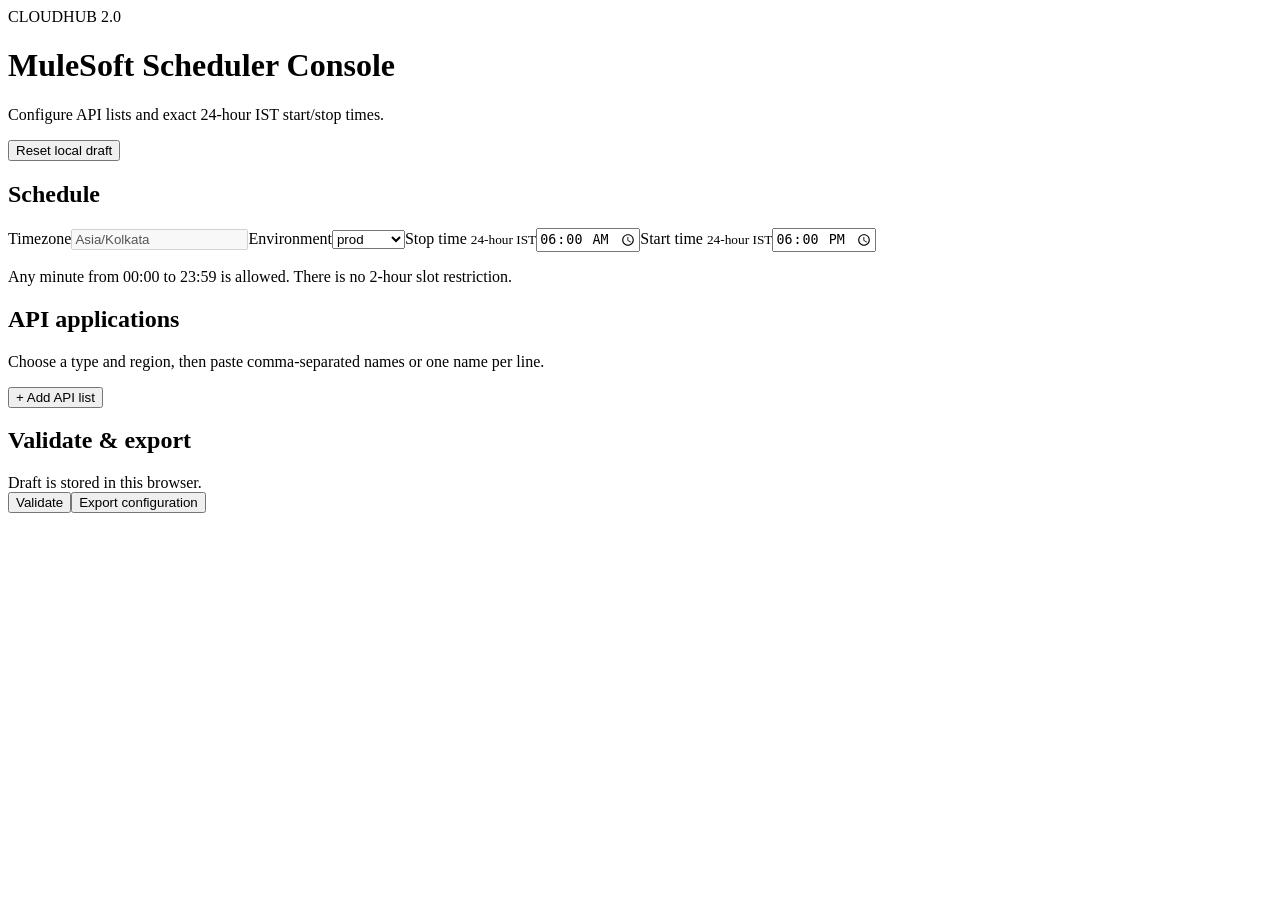
==== ui/index.html @ edfc89bf "Add scheduler configuration UI" ====
<!doctype html>
<html lang="en"><head><meta charset="utf-8"><meta name="viewport" content="width=device-width,initial-scale=1"><title>MuleSoft Scheduler Console</title><link rel="stylesheet" href="styles.css"></head>
<body><header><div><span class="eyebrow">CLOUDHUB 2.0</span><h1>MuleSoft Scheduler Console</h1><p>Configure API lists and exact 24-hour IST start/stop times.</p></div><button id="reset" class="ghost">Reset local draft</button></header>
<main><section class="card"><h2>Schedule</h2><div class="grid two"><label>Timezone<input value="Asia/Kolkata" disabled></label><label>Environment<select id="environment"><option>prod</option><option>dev</option><option>qa</option><option>sandbox</option><option>design</option></select></label><label>Stop time <small>24-hour IST</small><input id="stopTime" type="time" value="06:00"></label><label>Start time <small>24-hour IST</small><input id="startTime" type="time" value="18:00"></label></div><p class="hint">Any minute from 00:00 to 23:59 is allowed. There is no 2-hour slot restriction.</p></section>
<section class="card"><div class="section-head"><div><h2>API applications</h2><p>Choose a type and region, then paste comma-separated names or one name per line.</p></div><button id="add" class="primary">+ Add API list</button></div><div id="lists"></div></section>
<section class="card"><h2>Validate & export</h2><div id="message" class="message">Draft is stored in this browser.</div><div class="actions"><button id="validate">Validate</button><button id="export" class="primary">Export configuration</button></div><pre id="preview"></pre></section></main><script src="app.js"></script></body></html>
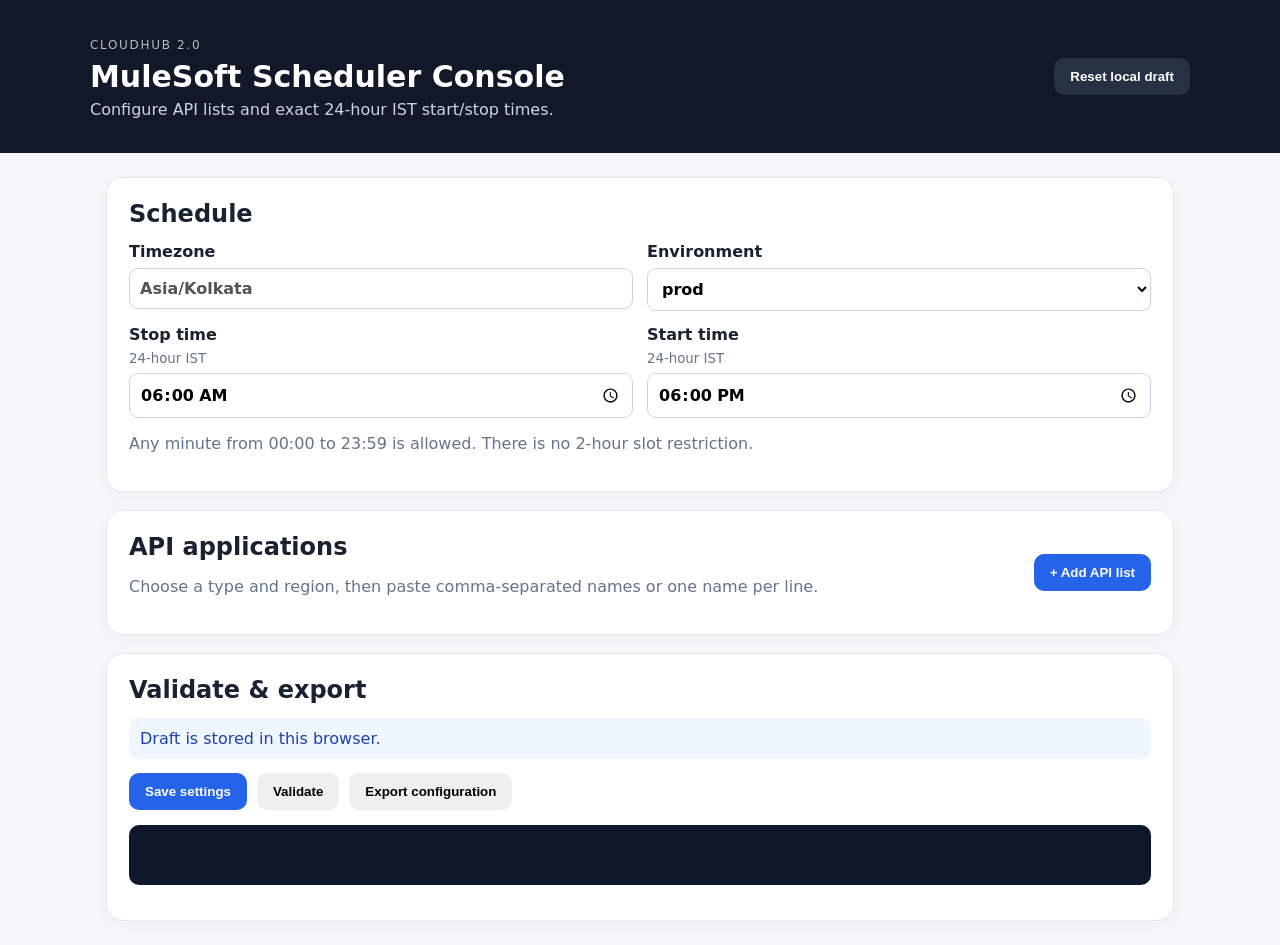
==== commit f8b49d1c: "Add Save settings button" ====
--- a/ui/index.html
+++ b/ui/index.html
@@ -3,4 +3,4 @@
 <body><header><div><span class="eyebrow">CLOUDHUB 2.0</span><h1>MuleSoft Scheduler Console</h1><p>Configure API lists and exact 24-hour IST start/stop times.</p></div><button id="reset" class="ghost">Reset local draft</button></header>
 <main><section class="card"><h2>Schedule</h2><div class="grid two"><label>Timezone<input value="Asia/Kolkata" disabled></label><label>Environment<select id="environment"><option>prod</option><option>dev</option><option>qa</option><option>sandbox</option><option>design</option></select></label><label>Stop time <small>24-hour IST</small><input id="stopTime" type="time" value="06:00"></label><label>Start time <small>24-hour IST</small><input id="startTime" type="time" value="18:00"></label></div><p class="hint">Any minute from 00:00 to 23:59 is allowed. There is no 2-hour slot restriction.</p></section>
 <section class="card"><div class="section-head"><div><h2>API applications</h2><p>Choose a type and region, then paste comma-separated names or one name per line.</p></div><button id="add" class="primary">+ Add API list</button></div><div id="lists"></div></section>
-<section class="card"><h2>Validate & export</h2><div id="message" class="message">Draft is stored in this browser.</div><div class="actions"><button id="validate">Validate</button><button id="export" class="primary">Export configuration</button></div><pre id="preview"></pre></section></main><script src="app.js"></script></body></html>+<section class="card"><h2>Validate & export</h2><div id="message" class="message">Draft is stored in this browser.</div><div class="actions"><button id="save" class="primary">Save settings</button><button id="validate">Validate</button><button id="export">Export configuration</button></div><pre id="preview"></pre></section></main><script src="app.js"></script></body></html>
--- a/ui/styles.css
+++ b/ui/styles.css
@@ -0,0 +1 @@
+*{box-sizing:border-box}body{margin:0;font-family:Inter,system-ui,sans-serif;background:#f5f7fb;color:#182230}header{background:#111827;color:white;padding:34px max(20px,calc((100% - 1100px)/2));display:flex;justify-content:space-between;gap:20px;align-items:center}.eyebrow{font-size:12px;letter-spacing:.14em;opacity:.7}h1{margin:6px 0;font-size:30px}header p{margin:0;color:#cbd5e1}.ghost,.primary,button{border:0;border-radius:10px;padding:11px 16px;font-weight:700;cursor:pointer}.ghost{background:#263244;color:white}.primary{background:#2563eb;color:white}main{max-width:1100px;margin:24px auto;padding:0 16px}.card{background:white;border:1px solid #e5e7eb;border-radius:16px;padding:22px;margin-bottom:18px;box-shadow:0 4px 18px #00000008}h2{margin:0 0 14px}.grid{display:grid;gap:14px}.two{grid-template-columns:repeat(2,minmax(0,1fr))}label{display:flex;flex-direction:column;gap:7px;font-weight:700}small,.hint,p{font-weight:400;color:#64748b}input,select,textarea{font:inherit;border:1px solid #cbd5e1;border-radius:9px;padding:10px;background:white}textarea{min-height:130px;resize:vertical}.section-head{display:flex;justify-content:space-between;gap:15px;align-items:center}.api-row{border:1px solid #e2e8f0;border-radius:12px;padding:15px;margin:12px 0}.api-head{display:grid;grid-template-columns:1fr 1fr auto;gap:10px;align-items:end}.remove{background:#fee2e2;color:#991b1b}.actions{display:flex;gap:10px;margin-top:14px}.message{padding:11px;border-radius:9px;background:#eff6ff;color:#1e40af}pre{white-space:pre-wrap;background:#0f172a;color:#e2e8f0;padding:15px;border-radius:10px;margin-top:15px;min-height:60px}@media(max-width:700px){.two,.api-head{grid-template-columns:1fr}header{align-items:flex-start;flex-direction:column}}
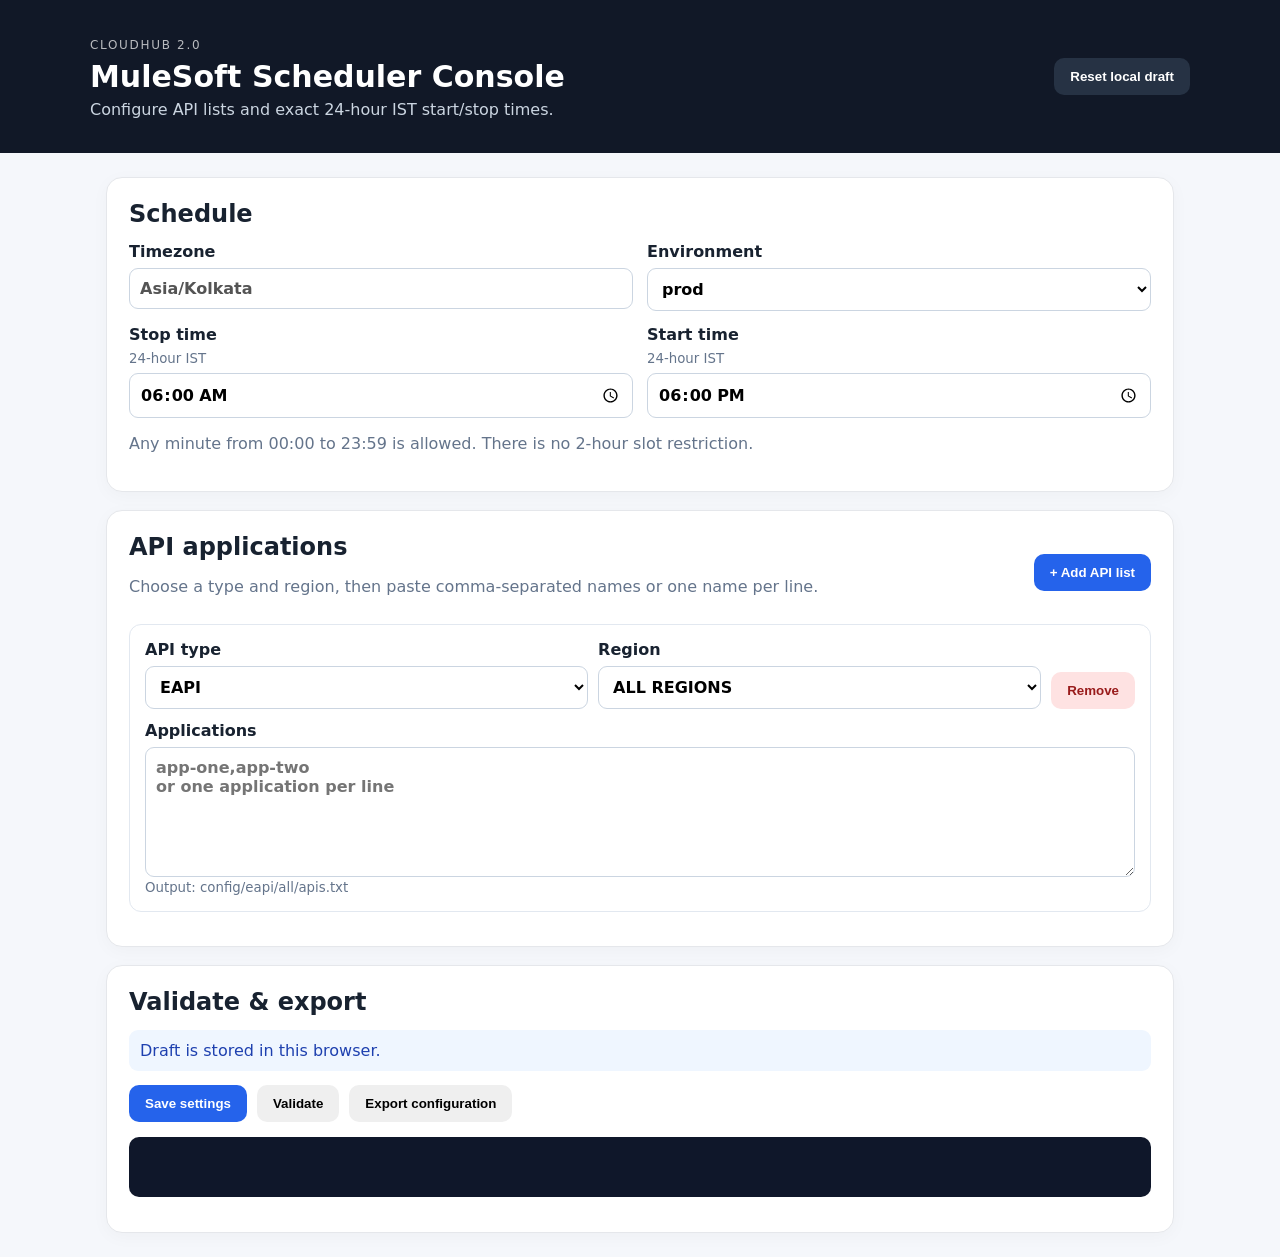
==== commit ff2db656: "fix: redeploy scheduler UI to GitHub Pages" ====
--- a/ui/index.html
+++ b/ui/index.html
@@ -1,5 +1,5 @@
 <!doctype html>
-<html lang="en"><head><meta charset="utf-8"><meta name="viewport" content="width=device-width,initial-scale=1"><title>MuleSoft Scheduler Console</title><link rel="stylesheet" href="styles.css"></head>
+<html lang="en"><head><meta charset="utf-8"><meta name="viewport" content="width=device-width,initial-scale=1"><meta name="description" content="MuleSoft CloudHub 2.0 API scheduler console"><title>MuleSoft Scheduler Console</title><link rel="stylesheet" href="styles.css"></head>
 <body><header><div><span class="eyebrow">CLOUDHUB 2.0</span><h1>MuleSoft Scheduler Console</h1><p>Configure API lists and exact 24-hour IST start/stop times.</p></div><button id="reset" class="ghost">Reset local draft</button></header>
 <main><section class="card"><h2>Schedule</h2><div class="grid two"><label>Timezone<input value="Asia/Kolkata" disabled></label><label>Environment<select id="environment"><option>prod</option><option>dev</option><option>qa</option><option>sandbox</option><option>design</option></select></label><label>Stop time <small>24-hour IST</small><input id="stopTime" type="time" value="06:00"></label><label>Start time <small>24-hour IST</small><input id="startTime" type="time" value="18:00"></label></div><p class="hint">Any minute from 00:00 to 23:59 is allowed. There is no 2-hour slot restriction.</p></section>
 <section class="card"><div class="section-head"><div><h2>API applications</h2><p>Choose a type and region, then paste comma-separated names or one name per line.</p></div><button id="add" class="primary">+ Add API list</button></div><div id="lists"></div></section>
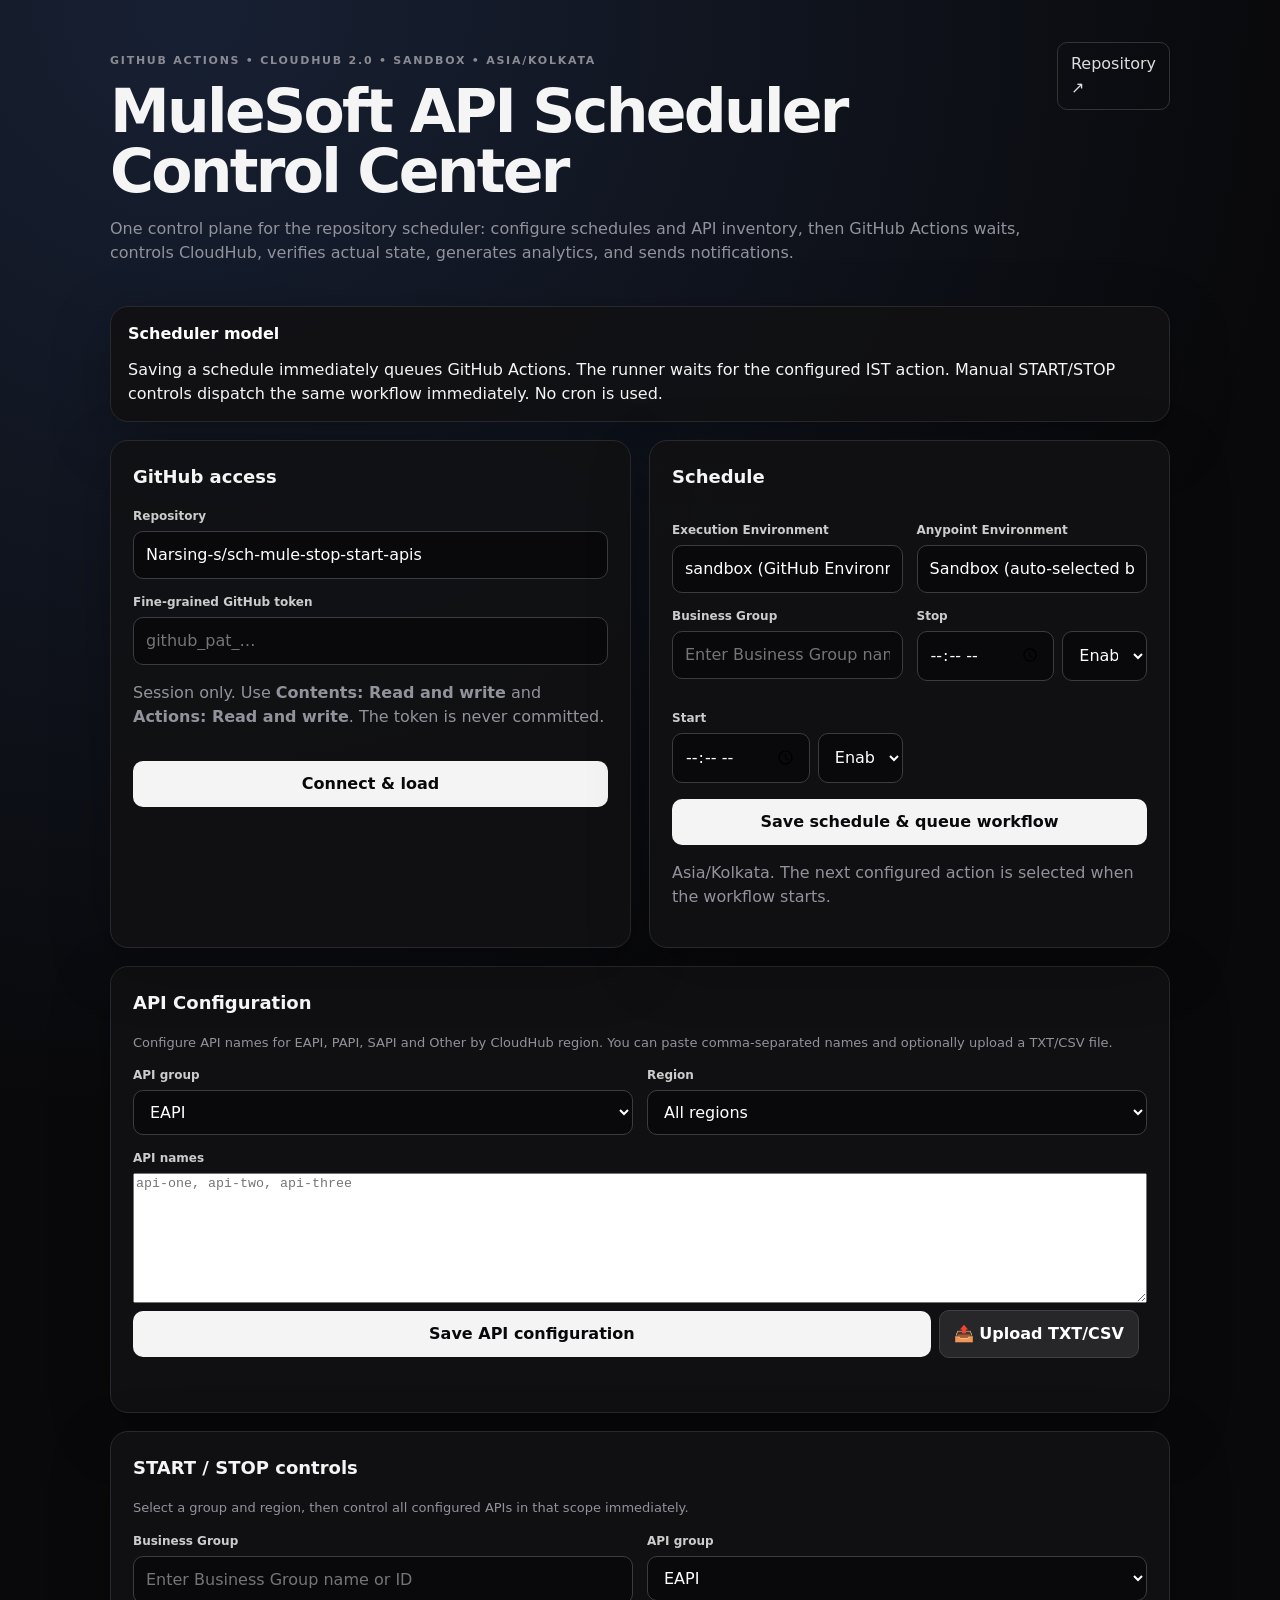
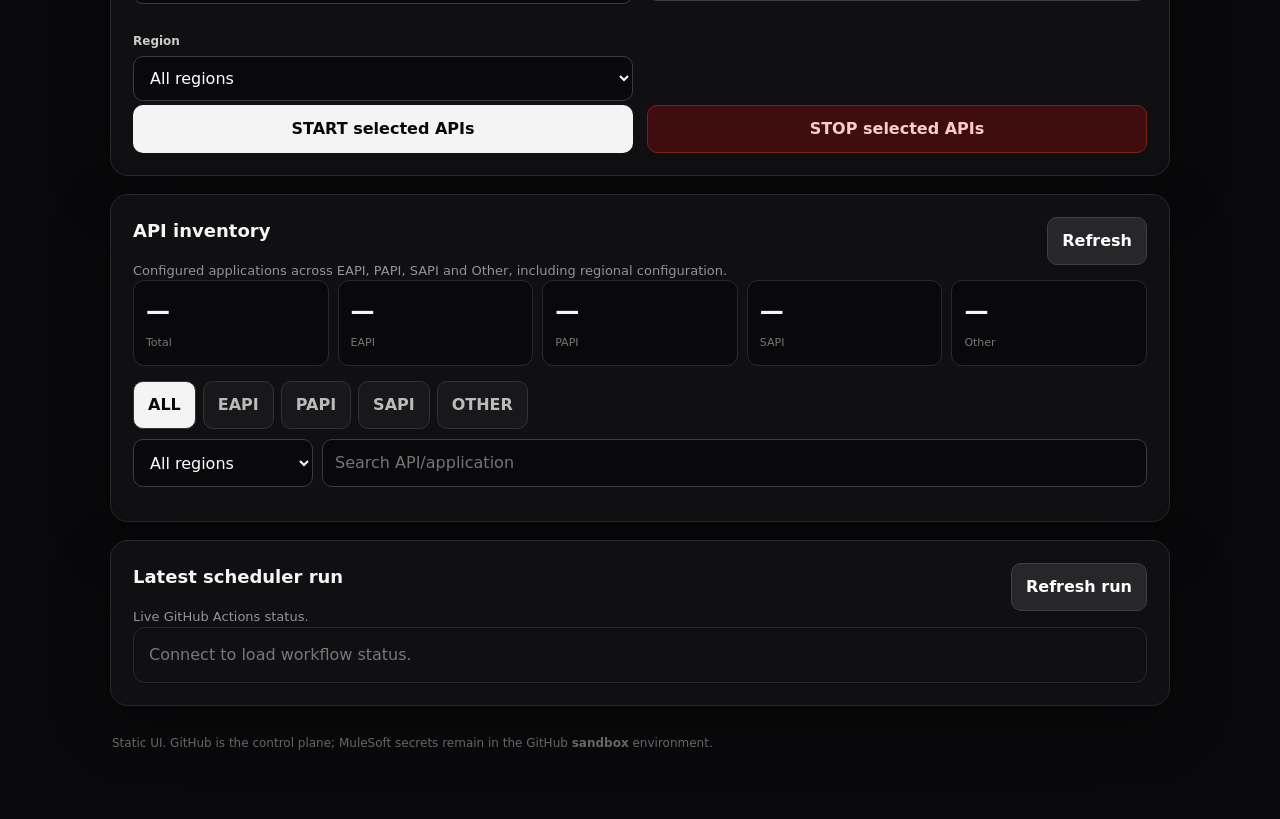
==== commit 06568356: "ui: make root control center canonical" ====
--- a/ui/index.html
+++ b/ui/index.html
@@ -1,6 +1,3 @@
 <!doctype html>
-<html lang="en"><head><meta charset="utf-8"><meta name="viewport" content="width=device-width,initial-scale=1"><meta name="description" content="MuleSoft CloudHub 2.0 API scheduler console"><title>MuleSoft Scheduler Console</title><link rel="stylesheet" href="styles.css"></head>
-<body><header><div><span class="eyebrow">CLOUDHUB 2.0</span><h1>MuleSoft Scheduler Console</h1><p>Configure API lists and exact 24-hour IST start/stop times.</p></div><button id="reset" class="ghost">Reset local draft</button></header>
-<main><section class="card"><h2>Schedule</h2><div class="grid two"><label>Timezone<input value="Asia/Kolkata" disabled></label><label>Environment<select id="environment"><option>prod</option><option>dev</option><option>qa</option><option>sandbox</option><option>design</option></select></label><label>Stop time <small>24-hour IST</small><input id="stopTime" type="time" value="06:00"></label><label>Start time <small>24-hour IST</small><input id="startTime" type="time" value="18:00"></label></div><p class="hint">Any minute from 00:00 to 23:59 is allowed. There is no 2-hour slot restriction.</p></section>
-<section class="card"><div class="section-head"><div><h2>API applications</h2><p>Choose a type and region, then paste comma-separated names or one name per line.</p></div><button id="add" class="primary">+ Add API list</button></div><div id="lists"></div></section>
-<section class="card"><h2>Validate & export</h2><div id="message" class="message">Draft is stored in this browser.</div><div class="actions"><button id="save" class="primary">Save settings</button><button id="validate">Validate</button><button id="export">Export configuration</button></div><pre id="preview"></pre></section></main><script src="app.js"></script></body></html>+<html lang="en"><head><meta charset="utf-8"><meta name="viewport" content="width=device-width,initial-scale=1"><meta http-equiv="refresh" content="0; url=../index.html"><title>MuleSoft Scheduler</title></head>
+<body><p>This UI has been consolidated. <a href="../index.html">Open the canonical MuleSoft Scheduler Control Center</a>.</p></body></html>
